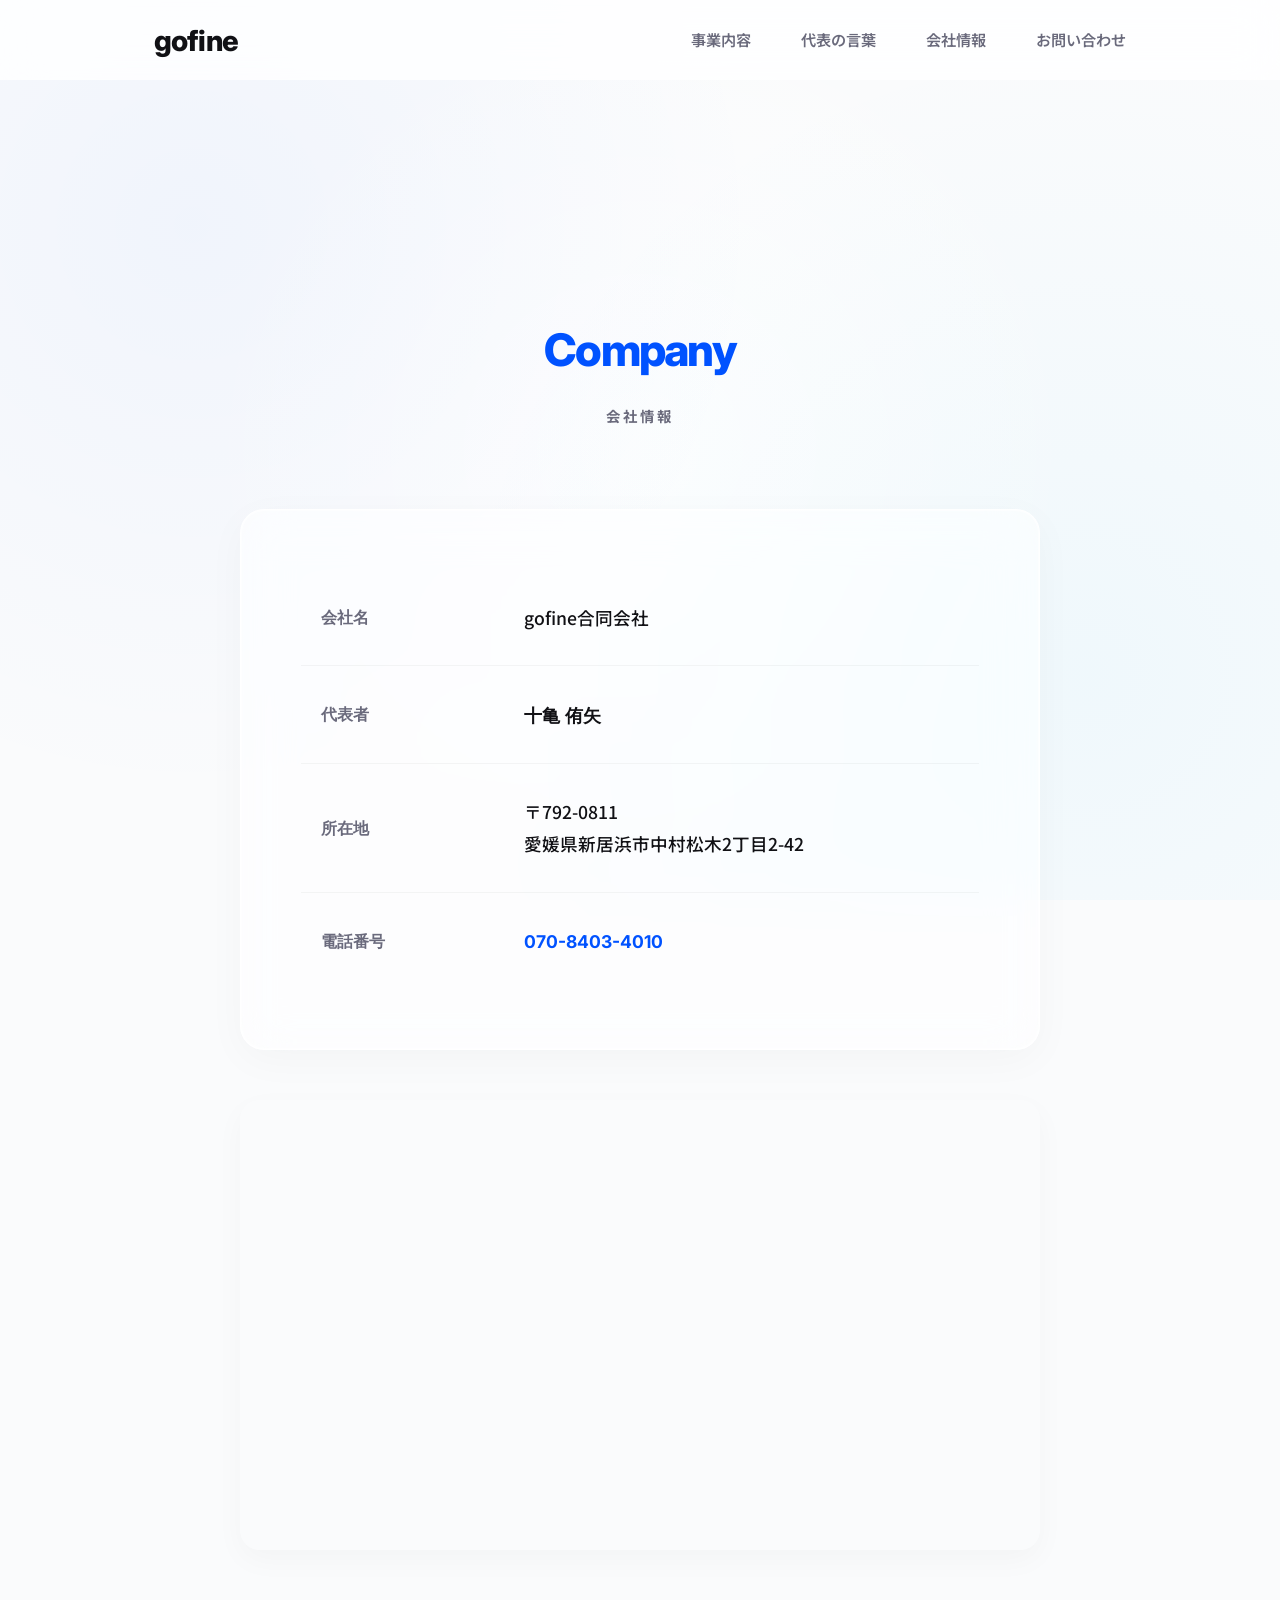
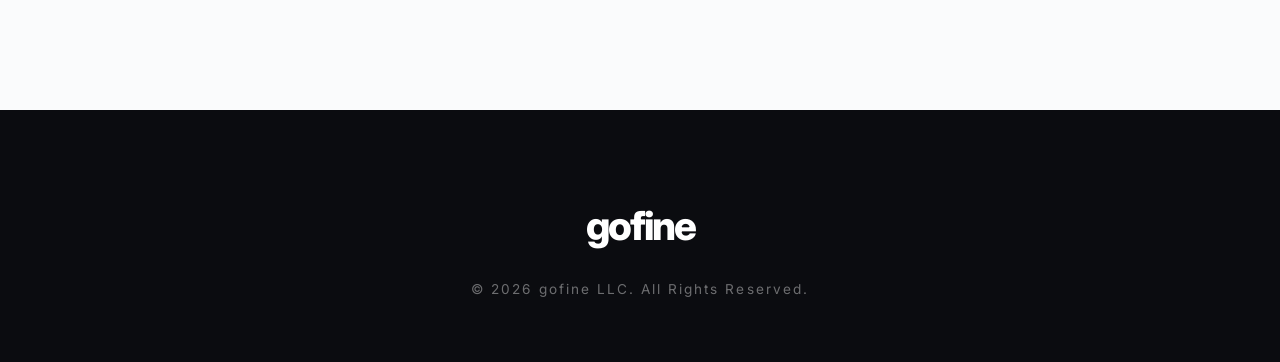
==== company.html @ 18a014a3 "Add files via upload" ====
<!DOCTYPE html>
<html lang="ja">
<head>
    <meta charset="UTF-8">
    <meta name="viewport" content="width=device-width, initial-scale=1.0">
    <title>会社情報 | gofine合同会社</title>
    <meta name="description" content="gofine合同会社の会社概要ページです。事業内容や、愛媛県新居浜市の所在地、運営体制などをご案内します。">
    <meta name="keywords" content="gofine, gofine合同会社, 会社概要, 会社情報, 愛媛県, 新居浜市">
    
    <!-- OGP (SNSシェアや検索エンジンでの表示を最適化) -->
    <meta property="og:site_name" content="gofine合同会社">
    <meta property="og:title" content="会社情報 | gofine合同会社">
    <meta property="og:description" content="gofine合同会社の会社概要ページです。事業内容や所在地についてご案内します。">
    <meta property="og:type" content="article">
    <meta property="og:url" content="https://sogamey7-max.github.io/gofine/company.html">
    <meta name="format-detection" content="telephone=no">
    <link href="https://fonts.googleapis.com/css2?family=Inter:wght@400;500;700;800&family=Noto+Sans+JP:wght@300;400;500;600;700&family=Shippori+Mincho:wght@400;700&display=swap" rel="stylesheet">
    <link rel="stylesheet" href="style.css">
</head>
<body>
    <div id="moving-bg"></div>

    <header class="header" id="header">
        <div class="header-inner">
            <h1 class="logo"><a href="index.html">gofine</a></h1>
            <nav class="nav">
                <ul class="nav-list">
                    <li><a href="index.html#business" class="nav-link">事業内容</a></li>
                    <li><a href="index.html#vision" class="nav-link">代表の言葉</a></li>
                    <li><a href="company.html" class="nav-link">会社情報</a></li>
                    <li><a href="index.html#contact" class="nav-link">お問い合わせ</a></li>
                </ul>
            </nav>
        </div>
    </header>

    <main style="padding-top: 150px;">
        <section class="section company">
            <div class="section-container">
                <div class="section-header reveal">
                    <h2 class="section-title">Company</h2>
                    <p class="section-subtitle">会社情報</p>
                </div>
                
                <div class="company-wrapper glass-panel reveal active">
                    <table class="company-table">
                        <tbody>
                            <tr>
                                <th>会社名</th>
                                <td>gofine合同会社</td>
                            </tr>
                            <tr>
                                <th>代表者</th>
                                <td>
                                    <!-- 検索エンジン(Google等)に名前のテキストを紐付けさせないためのCanvas画像化処理 -->
                                    <canvas id="rep-canvas" width="120" height="30" style="vertical-align: middle;"></canvas>
                                    <script>
                                        const canvas = document.getElementById('rep-canvas');
                                        const ctx = canvas.getContext('2d');
                                        // スマホなどの高解像度（Retina）ディスプレイでも文字がぼやけないようスケール調整
                                        const scale = window.devicePixelRatio || 1;
                                        canvas.width = 120 * scale;
                                        canvas.height = 30 * scale;
                                        canvas.style.width = "120px";
                                        canvas.style.height = "30px";
                                        ctx.scale(scale, scale);
                                        
                                        // テキストの描画設定 (周りのデザインと合わせたフォントスタイル)
                                        ctx.font = "600 17.6px 'Inter', 'Noto Sans JP', sans-serif";
                                        ctx.fillStyle = "#111115"; 
                                        ctx.textBaseline = "middle";
                                        ctx.fillText("十亀 侑矢", 0, 16);
                                    </script>
                                </td>
                            </tr>
                            <tr>
                                <th>所在地</th>
                                <td>
                                    〒792-0811<br>
                                    愛媛県新居浜市中村松木2丁目2-42
                                </td>
                            </tr>
                            <tr>
                                <th>電話番号</th>
                                <td><a href="tel:07084034010" class="tel-link">070-8403-4010</a></td>
                            </tr>
                        </tbody>
                    </table>
                </div>

                <div class="map-wrapper reveal delay-1" style="margin-top: 50px; border-radius: 20px; overflow: hidden; box-shadow: 0 10px 30px rgba(0,0,0,0.03); width: 100%; max-width: 800px; margin-left: auto; margin-right: auto; height: 450px;">
                    <iframe width="100%" height="100%" frameborder="0" scrolling="no" marginheight="0" marginwidth="0" src="https://maps.google.com/maps?q=愛媛県新居浜市中村松木2丁目2-42&amp;hl=ja&amp;z=15&amp;output=embed"></iframe>
                </div>
            </div>
        </section>
    </main>

    <footer class="footer">
        <div class="footer-inner">
            <div class="footer-logo">gofine</div>
            <p class="copyright">&copy; <span id="year"></span> gofine LLC. All Rights Reserved.</p>
        </div>
    </footer>
    <script src="main.js"></script>
</body>
</html>
---- style.css ----
/* =========================================
   Global Variables & Ultra-Premium Design Tokens
   ========================================= */
:root {
  /* Colors - Highly Refined */
  --c-bg: #fafbfc; 
  --c-text: #111115;
  --c-text-light: #6a6a7c;
  --c-primary: #0052ff; 
  --c-primary-light: #2bc1ff;
  --c-bg-light: #ffffff;
  --c-border: rgba(0, 0, 0, 0.04);

  /* Premium Gradients */
  --gradient-accent: linear-gradient(135deg, var(--c-primary) 0%, var(--c-primary-light) 100%);
  --gradient-dark: linear-gradient(135deg, #111115 0%, #3a3a4c 100%);

  /* Typography */
  --font-en: 'Inter', sans-serif;
  --font-sans: 'Noto Sans JP', sans-serif;
  --font-serif: 'Shippori Mincho', serif;
  
  /* Layout */
  --max-width: 1100px;
  --header-height: 80px;
  
  /* GSAP-level Smooth Transitions */
  --ease-out-expo: cubic-bezier(0.16, 1, 0.3, 1);
  --transition-fast: 0.3s var(--ease-out-expo);
  --transition-smooth: 0.6s var(--ease-out-expo);
  --transition-slow: 1.2s var(--ease-out-expo);
}

* { box-sizing: border-box; margin: 0; padding: 0; }
html { font-size: 16px; scroll-behavior: smooth; scroll-padding-top: var(--header-height); }
body { 
  font-family: var(--font-sans); 
  color: var(--c-text); 
  background-color: var(--c-bg); 
  line-height: 1.8; 
  -webkit-font-smoothing: antialiased; 
  -moz-osx-font-smoothing: grayscale; 
  overflow-x: hidden; 
}
a { color: inherit; text-decoration: none; transition: opacity var(--transition-fast); }
a:hover { opacity: 0.7; }
li { list-style: none; }
img { max-width: 100%; height: auto; display: block; object-fit: cover; }

/* Font Families for English Headings */
h1, h2, h3, h4, h5, h6, .hero-title, .section-title, .scroll-text, .card-title, .company-table th {
  font-family: var(--font-en);
}
.mincho { font-family: var(--font-serif); }

.gradient-text { 
  background: var(--gradient-accent); 
  -webkit-background-clip: text; 
  -webkit-text-fill-color: transparent; 
}

/* =========================================
   Dynamic Premium Background 
   ========================================= */
#moving-bg {
  position: fixed; top: 0; left: 0; width: 100%; height: 100%;
  background-color: var(--c-bg);
  background-image: 
    radial-gradient(circle at 15% 25%, rgba(0, 82, 255, 0.04) 0%, transparent 45%),
    radial-gradient(circle at 85% 75%, rgba(43, 193, 255, 0.05) 0%, transparent 50%),
    radial-gradient(circle at 50% 50%, rgba(255, 255, 255, 0.8) 0%, transparent 60%);
  z-index: -1; 
  animation: bgMove 20s infinite alternate cubic-bezier(0.4, 0.0, 0.2, 1);
}
@keyframes bgMove { 
  0% { transform: scale(1) translate(0, 0); } 
  100% { transform: scale(1.1) translate(-20px, 15px); } 
}

/* Sparkles (Bokeh Effect) Generated by JS */
.sparkle {
  position: absolute; bottom: -20px; 
  background: radial-gradient(circle, rgba(43,193,255,0.9) 0%, rgba(0,82,255,0.2) 60%, transparent 100%);
  border-radius: 50%;
  filter: blur(2px);
  opacity: 0; animation: floatUp linear infinite; pointer-events: none;
  mix-blend-mode: overlay;
}
@keyframes floatUp {
  0% { transform: translateY(0) scale(0.3); opacity: 0; }
  30% { opacity: 0.6; }
  70% { opacity: 0.6; }
  100% { transform: translateY(-120vh) scale(2); opacity: 0; }
}

/* =========================================
   Perfected Glassmorphism (Apple-tier) 
   ========================================= */
.glass-panel {
  background: rgba(255, 255, 255, 0.6);
  backdrop-filter: blur(24px) saturate(180%); 
  -webkit-backdrop-filter: blur(24px) saturate(180%);
  border: 1px solid rgba(255, 255, 255, 0.8);
  box-shadow: 
    0 10px 40px rgba(0, 0, 0, 0.03),
    inset 0 0 0 1px rgba(255, 255, 255, 0.5);
  border-radius: 24px;
}

/* =========================================
   Base Layout & Headers 
   ========================================= */
.section { padding: 160px 0; position: relative; }
@media (max-width: 768px) { .section { padding: 100px 0; } }
.section-container { max-width: var(--max-width); margin: 0 auto; padding: 0 5%; }

.section-header { margin-bottom: 80px; text-align: center; }
.section-title { 
  font-size: 2.8rem; font-weight: 800; letter-spacing: -0.04em; 
  margin-bottom: 12px; color: var(--c-primary); 
}
.section-subtitle { 
  font-size: 0.9rem; font-weight: 700; color: var(--c-text-light); 
  letter-spacing: 0.2em; text-transform: uppercase;
}

/* =========================================
   Header 
   ========================================= */
.header {
  position: fixed; top: 0; left: 0; width: 100%; height: var(--header-height); z-index: 1000;
  background: rgba(255, 255, 255, 0.7); 
  backdrop-filter: blur(20px) saturate(180%); 
  -webkit-backdrop-filter: blur(20px) saturate(180%);
  border-bottom: 1px solid transparent; 
  transition: box-shadow var(--transition-smooth), background-color var(--transition-smooth);
}
.header-inner { max-width: var(--max-width); margin: 0 auto; height: 100%; padding: 0 5%; display: flex; justify-content: space-between; align-items: center; }
.logo a { font-size: 1.8rem; font-weight: 800; letter-spacing: -0.03em; color: var(--c-text); }
.nav-list { display: flex; gap: 50px; }
@media (max-width: 768px) { 
  /* スマホ画面ではアプリのような画面下部固定のボトムタブバーにする */
  .nav-list { 
    display: flex; gap: 0; justify-content: space-around; position: fixed; bottom: 0; left: 0; width: 100%; 
    background: rgba(255, 255, 255, 0.95); backdrop-filter: blur(20px); -webkit-backdrop-filter: blur(20px);
    padding: 16px 5px calc(16px + env(safe-area-inset-bottom, 10px)); border-top: 1px solid rgba(0,0,0,0.05); 
    z-index: 9999; box-shadow: 0 -10px 40px rgba(0,0,0,0.04); margin: 0; 
  }
}
.nav-link { 
  font-size: 0.95rem; font-weight: 600; color: var(--c-text-light); 
  position: relative; transition: color var(--transition-fast);
}
.nav-link:hover { color: var(--c-text); }
@media (max-width: 768px) {
  .nav-link { font-size: 0.72rem; font-weight: 700; color: var(--c-text); letter-spacing: -0.02em; padding: 4px; white-space: nowrap; }
  .footer { padding-bottom: 120px; } /* ボトムタブバーでフッターが完全に隠れるのを防ぐ */
}

/* =========================================
   Hero Section 
   ========================================= */
.hero { height: 100vh; display: flex; align-items: center; justify-content: center; position: relative; }
.hero-content { text-align: center; padding: 0 5%; z-index: 1; }
.hero-title { 
  display: flex; flex-direction: column; 
  font-size: clamp(3.5rem, 8vw, 6rem); font-weight: 800; 
  line-height: 1.1; letter-spacing: -0.04em; margin-bottom: 24px; color: var(--c-text); 
}
.hero-subtitle { 
  font-size: 1.1rem; color: var(--c-text-light); font-weight: 600; letter-spacing: 0.3em; 
}
.scroll-indicator { position: absolute; bottom: 40px; left: 50%; transform: translateX(-50%); display: flex; flex-direction: column; align-items: center; gap: 16px; }
.scroll-text { font-size: 0.75rem; font-weight: 700; letter-spacing: 0.25em; color: var(--c-text-light); writing-mode: vertical-rl; }
.scroll-line { width: 1px; height: 70px; background: var(--c-border); position: relative; overflow: hidden; }
.scroll-line::after { 
  content: ''; position: absolute; top: 0; left: 0; width: 100%; height: 100%; 
  background: var(--gradient-accent); 
  animation: scrollLine 2s cubic-bezier(0.8, 0, 0.2, 1) infinite; 
}
@keyframes scrollLine { 0% { transform: translateY(-100%); } 100% { transform: translateY(100%); } }

/* =========================================
   Business Grid (Ultra Micro-Interactions) 
   ========================================= */
.business-grid { display: grid; grid-template-columns: repeat(2, 1fr); gap: 60px; }
@media (max-width: 768px) { .business-grid { grid-template-columns: 1fr; gap: 40px; } }

.business-card { 
  padding: 50px; 
  transition: all var(--transition-smooth);
}
.business-card:hover { 
  transform: translateY(-8px) scale(1.02); 
  box-shadow: 
    0 24px 60px rgba(0, 82, 255, 0.08),
    inset 0 0 0 1px rgba(255, 255, 255, 0.9);
  background: rgba(255, 255, 255, 0.85);
}

.card-image-wrapper { 
  width: 100%; height: 260px; border-radius: 16px; overflow: hidden; margin-bottom: 35px; 
}
.card-image { 
  width: 100%; height: 100%; object-fit: cover; 
  transition: transform var(--transition-slow); 
}
.business-card:hover .card-image { transform: scale(1.06); }

.card-title { 
  font-size: 1.8rem; font-weight: 800; margin-bottom: 20px; line-height: 1.4; color: var(--c-text); letter-spacing: -0.01em; 
}
.card-text { color: var(--c-text-light); line-height: 1.9; font-size: 1.05rem; }

/* =========================================
   Vision Quote & Text 
   ========================================= */
.vision-banner { border-radius: 24px; overflow: hidden; height: 500px; box-shadow: 0 20px 50px rgba(0,0,0,0.05); }
.banner-image { width: 100%; height: 100%; object-fit: cover; }
.vision-desc { font-size: 1.1rem; }

/* =========================================
   Contact Form (Apple-tier minimalism)
   ========================================= */
.contact-wrapper { max-width: 650px; margin: 0 auto; padding: 60px; }
@media (max-width: 768px) { .contact-wrapper { padding: 40px 25px; } }
.contact-form { display: flex; flex-direction: column; gap: 30px; }
.form-group { display: flex; flex-direction: column; gap: 12px; }
.form-group label { font-size: 0.95rem; color: var(--c-text); font-weight: 700; letter-spacing: 0.05em; }

.form-input, .form-textarea { 
  width: 100%; background: rgba(255,255,255,0.7); 
  border: 1px solid var(--c-border); border-radius: 16px; 
  padding: 18px 24px; font-size: 1.05rem; color: var(--c-text); 
  font-family: inherit; 
  transition: all var(--transition-fast); 
}
.form-input::placeholder, .form-textarea::placeholder { color: #aaa; transition: var(--transition-fast); }
.form-input:focus, .form-textarea:focus { 
  outline: none; background: #fff;
  border-color: var(--c-primary-light); 
  box-shadow: 0 0 0 4px rgba(43, 193, 255, 0.1); 
}
.form-input:focus::placeholder, .form-textarea:focus::placeholder { opacity: 0; transform: translateX(10px); }
.form-textarea { resize: vertical; min-height: 160px; }

.btn-submit { 
  background: var(--c-text); color: #fff; 
  border: none; border-radius: 100px; padding: 20px 40px; 
  font-size: 1.1rem; font-weight: 700; cursor: pointer; 
  transition: all var(--transition-smooth); 
  margin-top: 20px; font-family: var(--font-en); letter-spacing: 0.05em;
}
.btn-submit:hover { 
  transform: translateY(-4px); 
  box-shadow: 0 15px 30px rgba(0, 0, 0, 0.15); 
  background: var(--c-primary);
}

/* =========================================
   Company Page 
   ========================================= */
.company-wrapper { max-width: 800px; margin: 0 auto; padding: 60px; }
@media (max-width: 768px) { .company-wrapper { padding: 40px 25px; } }
.company-table { width: 100%; border-collapse: collapse; }
.company-table th, .company-table td { 
  padding: 32px 20px; border-bottom: 1px solid var(--c-border); text-align: left; line-height: 1.8; 
}
.company-table tr:last-child th, .company-table tr:last-child td { border-bottom: none; }
.company-table th { width: 30%; font-weight: 700; color: var(--c-text-light); }
.company-table td { font-weight: 500; color: var(--c-text); font-size: 1.1rem; }
.tel-link { font-weight: 700; font-family: var(--font-en); color: var(--c-primary); transition: opacity var(--transition-fast); }
.tel-link:hover { opacity: 0.6; }

/* =========================================
   Footer 
   ========================================= */
.footer { padding: 80px 0 60px; background: #0b0c10; color: #fff; text-align: center; }
.footer-logo { font-size: 2.5rem; font-family: var(--font-en); font-weight: 800; letter-spacing: -0.05em; color: #fff; margin-bottom: 15px; }
.copyright { font-size: 0.85rem; color: rgba(255,255,255,0.4); letter-spacing: 0.15em; font-family: var(--font-en); }

/* =========================================
   GSAP-Level Smooth Reveals 
   ========================================= */
.reveal { 
  opacity: 0; transform: translateY(40px); 
  transition: opacity 1.2s var(--ease-out-expo), transform 1.2s var(--ease-out-expo); 
}
.reveal.active { opacity: 1; transform: translateY(0); }
.delay-1 { transition-delay: 0.1s; }
.delay-2 { transition-delay: 0.2s; }
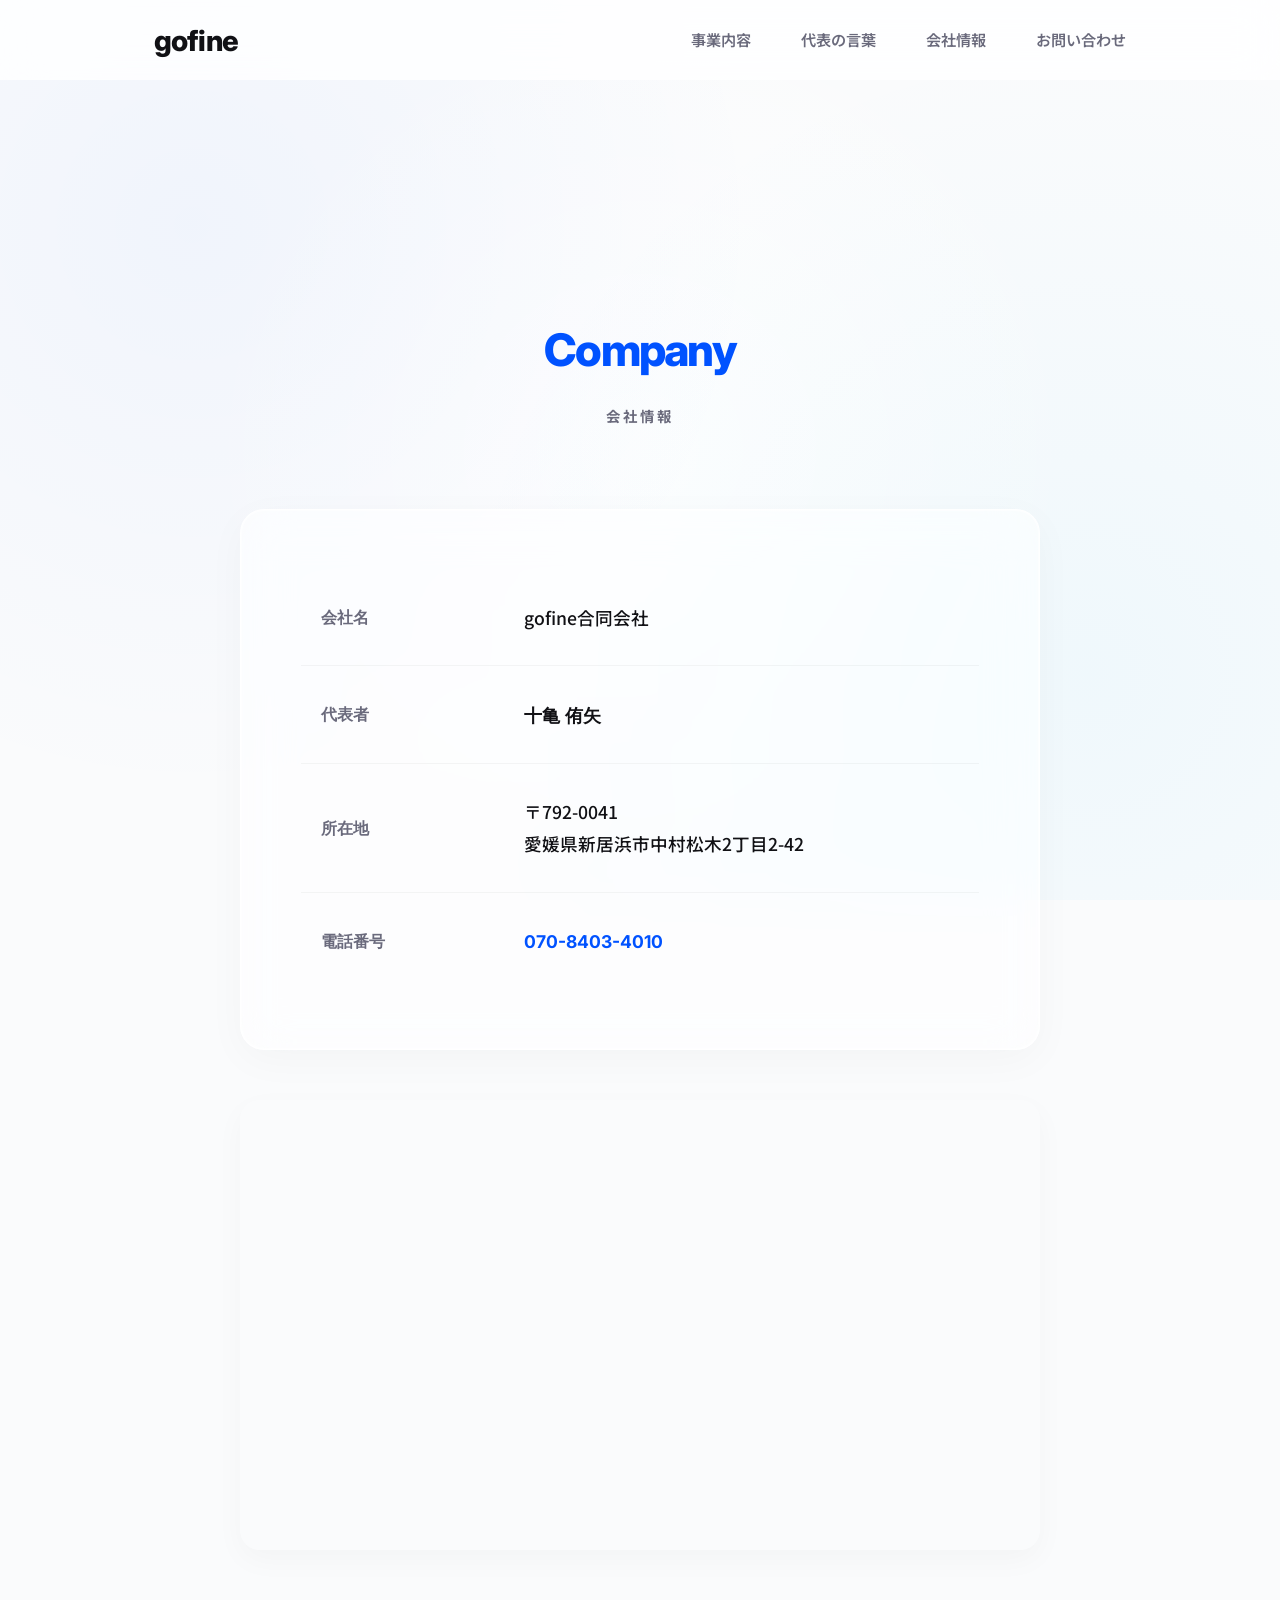
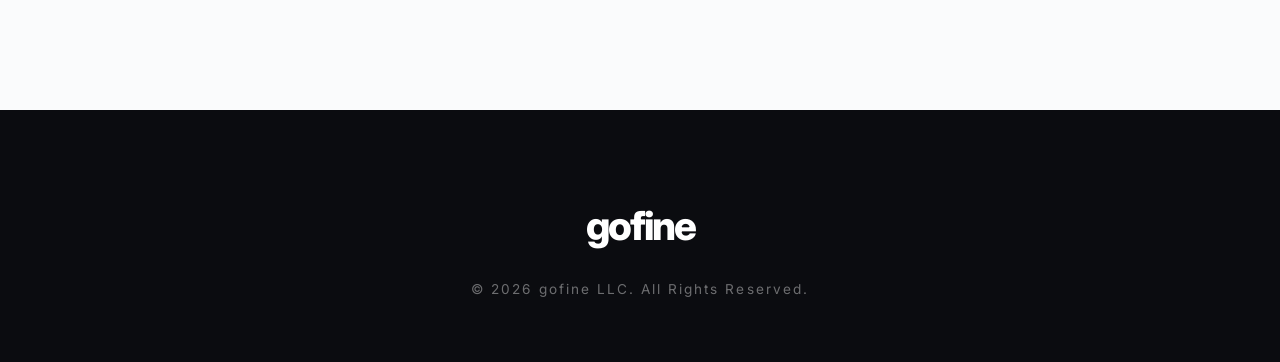
==== commit 0a980636: "Update company.html" ====
--- a/company.html
+++ b/company.html
@@ -76,7 +76,7 @@
                             <tr>
                                 <th>所在地</th>
                                 <td>
-                                    〒792-0811<br>
+                                    〒792-0041<br>
                                     愛媛県新居浜市中村松木2丁目2-42
                                 </td>
                             </tr>
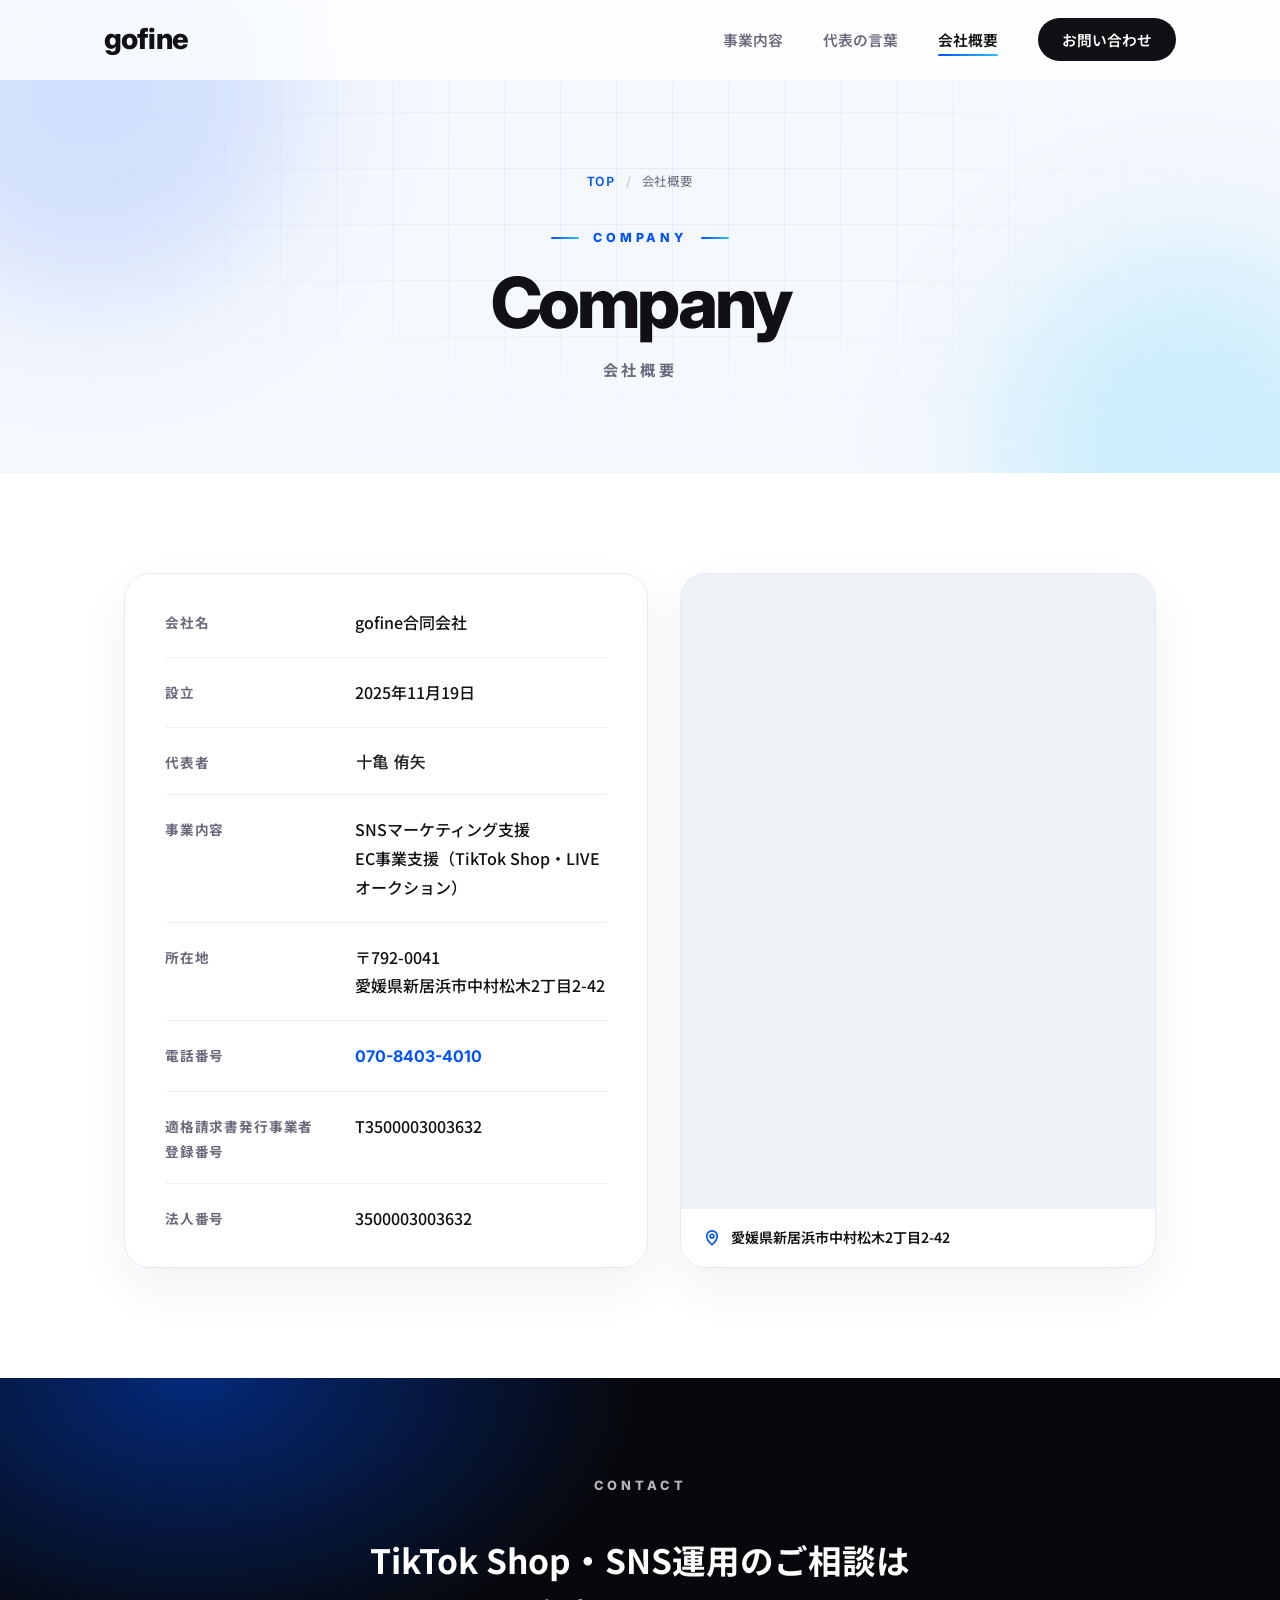
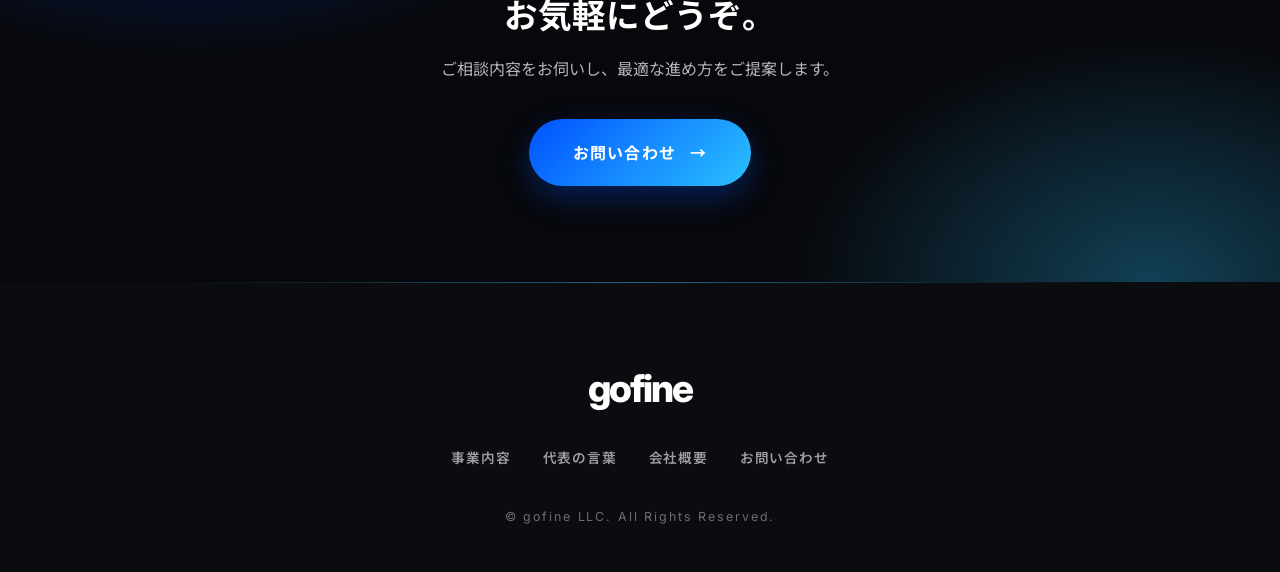
==== commit 5be88217: "Add files via upload" ====
--- a/company.html
+++ b/company.html
@@ -3,94 +3,149 @@
 <head>
     <meta charset="UTF-8">
     <meta name="viewport" content="width=device-width, initial-scale=1.0">
-    <title>会社情報 | gofine合同会社</title>
-    <meta name="description" content="gofine合同会社の会社概要ページです。事業内容や、愛媛県新居浜市の所在地、運営体制などをご案内します。">
-    <meta name="keywords" content="gofine, gofine合同会社, 会社概要, 会社情報, 愛媛県, 新居浜市">
-    
-    <!-- OGP (SNSシェアや検索エンジンでの表示を最適化) -->
+    <title>会社概要 | gofine合同会社</title>
+    <meta name="description" content="gofine合同会社の会社概要です。設立日、所在地（愛媛県新居浜市）、電話番号、法人番号、適格請求書発行事業者登録番号などをご案内します。">
+    <link rel="canonical" href="https://goesfine.com/company.html">
     <meta property="og:site_name" content="gofine合同会社">
-    <meta property="og:title" content="会社情報 | gofine合同会社">
-    <meta property="og:description" content="gofine合同会社の会社概要ページです。事業内容や所在地についてご案内します。">
+    <meta property="og:title" content="会社概要 | gofine合同会社">
+    <meta property="og:description" content="gofine合同会社の会社概要です。設立日・所在地などをご案内します。">
     <meta property="og:type" content="article">
-    <meta property="og:url" content="https://sogamey7-max.github.io/gofine/company.html">
+    <meta property="og:url" content="https://goesfine.com/company.html">
     <meta name="format-detection" content="telephone=no">
-    <link href="https://fonts.googleapis.com/css2?family=Inter:wght@400;500;700;800&family=Noto+Sans+JP:wght@300;400;500;600;700&family=Shippori+Mincho:wght@400;700&display=swap" rel="stylesheet">
+    <link rel="icon" type="image/png" href="favicon.png">
+    <link rel="apple-touch-icon" href="favicon.png">
+    <link rel="preconnect" href="https://fonts.googleapis.com">
+    <link rel="preconnect" href="https://fonts.gstatic.com" crossorigin>
+    <link href="https://fonts.googleapis.com/css2?family=Inter:wght@400;500;700;800;900&family=Noto+Sans+JP:wght@300;400;500;600;700&family=Shippori+Mincho:wght@400;700&display=swap" rel="stylesheet">
     <link rel="stylesheet" href="style.css">
+    <style>
+      .container { max-width: 1160px; margin: 0 auto; padding: 0 5%; }
+
+      /* ---- Page hero ---- */
+      .page-hero { position: relative; overflow: hidden; isolation: isolate; padding: calc(var(--header-height) + 90px) 0 90px; background: #f5f8fd; text-align: center; }
+      .page-hero::before { content: ""; position: absolute; inset: 0; z-index: -1; background-image: linear-gradient(rgba(0,82,255,.07) 1px, transparent 1px), linear-gradient(90deg, rgba(0,82,255,.07) 1px, transparent 1px); background-size: 56px 56px; -webkit-mask-image: radial-gradient(60% 80% at 50% 40%, #000, transparent 80%); mask-image: radial-gradient(60% 80% at 50% 40%, #000, transparent 80%); animation: gridDrift 24s linear infinite; }
+      @keyframes gridDrift { to { background-position: 56px 56px, 56px 56px; } }
+      .ph-orb { position: absolute; border-radius: 50%; filter: blur(70px); z-index: -1; pointer-events: none; }
+      .ph-orb.o1 { width: 420px; height: 420px; left: -120px; top: -120px; background: rgba(0,82,255,.14); animation: orb 16s ease-in-out infinite alternate; }
+      .ph-orb.o2 { width: 380px; height: 380px; right: -100px; bottom: -160px; background: rgba(43,193,255,.2); animation: orb 20s ease-in-out infinite alternate-reverse; }
+      @keyframes orb { to { transform: translate(100px, 60px) scale(1.12); } }
+      .crumb { font-size: .78rem; color: var(--c-text-light); letter-spacing: .08em; margin-bottom: 26px; }
+      .crumb a { color: var(--c-primary); font-weight: 600; }
+      .crumb span { margin: 0 10px; opacity: .5; }
+      .ph-label { display: inline-flex; align-items: center; gap: 14px; font-family: var(--font-en); font-size: .78rem; font-weight: 800; letter-spacing: .3em; color: var(--c-primary); margin-bottom: 16px; }
+      .ph-label::before, .ph-label::after { content: ""; width: 28px; height: 2px; background: var(--gradient-accent); border-radius: 2px; }
+      .ph-title { font-family: var(--font-en); font-size: clamp(2.6rem, 6vw, 4.4rem); font-weight: 800; letter-spacing: -.045em; line-height: 1.05; overflow: hidden; padding-bottom: .06em; }
+      .ph-title > span { display: inline-block; transform: translateY(105%); animation: up 1.1s .1s var(--ease-out-expo) forwards; }
+      .ph-ja { font-size: .95rem; font-weight: 700; letter-spacing: .24em; color: var(--c-text-light); margin-top: 12px; opacity: 0; animation: fade .9s .4s var(--ease-out-expo) forwards; }
+      @keyframes up { to { transform: none; } }
+      @keyframes fade { from { opacity: 0; transform: translateY(10px); } to { opacity: 1; transform: none; } }
+
+      /* ---- Profile ---- */
+      .profile { background: #fff; padding: 100px 0 110px; }
+      .pf-grid { display: grid; grid-template-columns: 1.1fr 1fr; gap: 32px; align-items: stretch; }
+      .pf-card { background: #fff; border: 1px solid #e6ebf3; border-radius: 26px; box-shadow: 0 20px 50px rgba(11, 26, 64, .06); padding: 14px 40px; }
+      .pf-list { margin: 0; }
+      .pf-row { display: grid; grid-template-columns: 170px 1fr; gap: 20px; padding: 20px 0; border-bottom: 1px solid #eef1f6; position: relative; }
+      .pf-row:last-child { border-bottom: 0; }
+      .pf-row::after { content: ""; position: absolute; left: 0; bottom: -1px; height: 1px; width: 0; background: var(--gradient-accent); transition: width .8s var(--ease-out-expo); }
+      .pf-row:hover::after { width: 100%; }
+      .pf-row dt { font-size: .85rem; font-weight: 700; color: var(--c-text-light); letter-spacing: .06em; padding-top: 2px; }
+      .pf-row dd { margin: 0; font-size: 1rem; font-weight: 500; color: var(--c-text); line-height: 1.8; }
+      .pf-row dd .nw { white-space: nowrap; }
+      .pf-row dd .mono { font-family: var(--font-en); font-weight: 600; letter-spacing: .04em; }
+      .pf-map { border-radius: 26px; overflow: hidden; border: 1px solid #e6ebf3; box-shadow: 0 20px 50px rgba(11, 26, 64, .06); min-height: 420px; background: #eef1f6; display: flex; flex-direction: column; }
+      .pf-map iframe { flex: 1; width: 100%; min-height: 360px; border: 0; display: block; }
+      .pf-map-cap { display: flex; align-items: center; gap: 10px; padding: 16px 22px; background: #fff; font-size: .88rem; font-weight: 600; }
+      .pf-map-cap svg { color: var(--c-primary); flex: none; }
+
+      /* ---- CTA band ---- */
+      .cta { position: relative; overflow: hidden; isolation: isolate; background: #07080c; color: #fff; padding: 96px 0; text-align: center; }
+      .cta::before { content: ""; position: absolute; inset: 0; z-index: -1; background: radial-gradient(50% 80% at 15% 0%, rgba(0,82,255,.45), transparent 70%), radial-gradient(40% 70% at 90% 100%, rgba(43,193,255,.3), transparent 70%); }
+      .cta-en { font-family: var(--font-en); font-weight: 800; font-size: .8rem; letter-spacing: .3em; color: #2bc1ff; margin-bottom: 16px; }
+      .cta h2 { font-family: var(--font-sans); font-size: clamp(1.5rem, 3vw, 2.1rem); font-weight: 700; line-height: 1.6; margin-bottom: 14px; }
+      .cta p { color: rgba(255,255,255,.7); margin-bottom: 36px; }
+      .btn-primary { display: inline-flex; align-items: center; gap: 14px; padding: 19px 44px; border-radius: 100px; background: var(--gradient-accent); color: #fff; font-weight: 700; letter-spacing: .08em; box-shadow: 0 12px 30px rgba(0, 82, 255, .3); transition: transform var(--transition-fast), box-shadow var(--transition-fast); }
+      .btn-primary:hover { opacity: 1; transform: translateY(-2px); box-shadow: 0 16px 36px rgba(0, 82, 255, .4); }
+
+      @media (max-width: 1024px) { .pf-grid { grid-template-columns: 1fr; } .pf-map { min-height: 340px; } }
+      @media (max-width: 768px) {
+        .page-hero { padding: calc(var(--header-height) + 56px) 0 60px; }
+        .profile { padding: 64px 0 72px; }
+        .pf-card { padding: 6px 22px; border-radius: 20px; }
+        .pf-row { grid-template-columns: 1fr; gap: 2px; padding: 16px 0; }
+        .pf-row dt { font-size: .78rem; }
+        .pf-row dt br { display: none; }
+        .pf-map { border-radius: 20px; }
+        .cta { padding: 72px 0; }
+      }
+      @media (prefers-reduced-motion: reduce) { .ph-title > span { transform: none; animation: none; } .ph-ja { opacity: 1; animation: none; } }
+    </style>
 </head>
 <body>
     <div id="moving-bg"></div>
 
     <header class="header" id="header">
         <div class="header-inner">
-            <h1 class="logo"><a href="index.html">gofine</a></h1>
-            <nav class="nav">
-                <ul class="nav-list">
-                    <li><a href="index.html#business" class="nav-link">事業内容</a></li>
-                    <li><a href="index.html#vision" class="nav-link">代表の言葉</a></li>
-                    <li><a href="company.html" class="nav-link">会社情報</a></li>
-                    <li><a href="index.html#contact" class="nav-link">お問い合わせ</a></li>
+            <div class="logo"><a href="index.html">gofine</a></div>
+            <button class="menu-btn" id="menu-btn" type="button" aria-label="メニューを開く" aria-expanded="false" aria-controls="gnav"><span></span><span></span><span></span></button>
+            <nav class="gnav" id="gnav" aria-label="メインメニュー">
+                <ul class="gnav-list">
+                    <li><a href="service.html" class="nav-link">事業内容</a></li>
+                    <li><a href="message.html" class="nav-link">代表の言葉</a></li>
+                    <li><a href="company.html" class="nav-link" aria-current="page">会社概要</a></li>
+                    <li><a href="index.html#contact" class="nav-link is-cta">お問い合わせ</a></li>
                 </ul>
             </nav>
         </div>
     </header>
 
-    <main style="padding-top: 150px;">
-        <section class="section company">
-            <div class="section-container">
-                <div class="section-header reveal">
-                    <h2 class="section-title">Company</h2>
-                    <p class="section-subtitle">会社情報</p>
+    <main>
+        <section class="page-hero">
+            <div class="ph-orb o1" aria-hidden="true"></div>
+            <div class="ph-orb o2" aria-hidden="true"></div>
+            <div class="container">
+                <p class="crumb"><a href="index.html">TOP</a><span>/</span>会社概要</p>
+                <p class="ph-label">COMPANY</p>
+                <h1 class="ph-title"><span>Company</span></h1>
+                <p class="ph-ja">会社概要</p>
+            </div>
+        </section>
+
+        <section class="profile">
+            <div class="container">
+                <div class="pf-grid">
+                    <div class="pf-card reveal">
+                        <dl class="pf-list">
+                            <div class="pf-row"><dt>会社名</dt><dd>gofine合同会社</dd></div>
+                            <div class="pf-row"><dt>設立</dt><dd>2025年11月19日</dd></div>
+                            <div class="pf-row">
+                                <dt>代表者</dt>
+                                <dd>
+                                    <!-- 代表者名は画像で表示（ページ内・ソースコードに名前の文字を含めないため。画像は robots.txt で検索エンジンの読み取りを禁止） -->
+                                    <img src="rep.png" alt="代表者" width="108" height="36" style="display:block;height:24px;width:auto;margin-top:2px" loading="lazy" decoding="async">
+                                </dd>
+                            </div>
+                            <div class="pf-row"><dt>事業内容</dt><dd>SNSマーケティング支援<br>EC事業支援（TikTok Shop・LIVEオークション）</dd></div>
+                            <div class="pf-row"><dt>所在地</dt><dd>〒792-0041<br>愛媛県新居浜市<span class="nw">中村松木2丁目2-42</span></dd></div>
+                            <div class="pf-row"><dt>電話番号</dt><dd><a href="tel:07084034010" class="tel-link">070-8403-4010</a></dd></div>
+                            <div class="pf-row"><dt>適格請求書発行事業者<br>登録番号</dt><dd class="mono">T3500003003632</dd></div>
+                            <div class="pf-row"><dt>法人番号</dt><dd class="mono">3500003003632</dd></div>
+                        </dl>
+                    </div>
+                    <div class="pf-map reveal delay-1">
+                        <iframe title="gofine合同会社 所在地の地図" loading="lazy" referrerpolicy="no-referrer-when-downgrade" src="https://maps.google.com/maps?q=愛媛県新居浜市中村松木2丁目2-42&amp;hl=ja&amp;z=15&amp;output=embed"></iframe>
+                        <div class="pf-map-cap"><svg width="18" height="18" viewBox="0 0 24 24" fill="none" stroke="currentColor" stroke-width="2.2" stroke-linecap="round" stroke-linejoin="round"><path d="M12 21s-7-6.2-7-11.5a7 7 0 0 1 14 0C19 14.8 12 21 12 21z"/><circle cx="12" cy="9.5" r="2.5"/></svg>愛媛県新居浜市中村松木2丁目2-42</div>
+                    </div>
                 </div>
-                
-                <div class="company-wrapper glass-panel reveal active">
-                    <table class="company-table">
-                        <tbody>
-                            <tr>
-                                <th>会社名</th>
-                                <td>gofine合同会社</td>
-                            </tr>
-                            <tr>
-                                <th>代表者</th>
-                                <td>
-                                    <!-- 検索エンジン(Google等)に名前のテキストを紐付けさせないためのCanvas画像化処理 -->
-                                    <canvas id="rep-canvas" width="120" height="30" style="vertical-align: middle;"></canvas>
-                                    <script>
-                                        const canvas = document.getElementById('rep-canvas');
-                                        const ctx = canvas.getContext('2d');
-                                        // スマホなどの高解像度（Retina）ディスプレイでも文字がぼやけないようスケール調整
-                                        const scale = window.devicePixelRatio || 1;
-                                        canvas.width = 120 * scale;
-                                        canvas.height = 30 * scale;
-                                        canvas.style.width = "120px";
-                                        canvas.style.height = "30px";
-                                        ctx.scale(scale, scale);
-                                        
-                                        // テキストの描画設定 (周りのデザインと合わせたフォントスタイル)
-                                        ctx.font = "600 17.6px 'Inter', 'Noto Sans JP', sans-serif";
-                                        ctx.fillStyle = "#111115"; 
-                                        ctx.textBaseline = "middle";
-                                        ctx.fillText("十亀 侑矢", 0, 16);
-                                    </script>
-                                </td>
-                            </tr>
-                            <tr>
-                                <th>所在地</th>
-                                <td>
-                                    〒792-0041<br>
-                                    愛媛県新居浜市中村松木2丁目2-42
-                                </td>
-                            </tr>
-                            <tr>
-                                <th>電話番号</th>
-                                <td><a href="tel:07084034010" class="tel-link">070-8403-4010</a></td>
-                            </tr>
-                        </tbody>
-                    </table>
-                </div>
+            </div>
+        </section>
 
-                <div class="map-wrapper reveal delay-1" style="margin-top: 50px; border-radius: 20px; overflow: hidden; box-shadow: 0 10px 30px rgba(0,0,0,0.03); width: 100%; max-width: 800px; margin-left: auto; margin-right: auto; height: 450px;">
-                    <iframe width="100%" height="100%" frameborder="0" scrolling="no" marginheight="0" marginwidth="0" src="https://maps.google.com/maps?q=愛媛県新居浜市中村松木2丁目2-42&amp;hl=ja&amp;z=15&amp;output=embed"></iframe>
-                </div>
+        <section class="cta">
+            <div class="container reveal">
+                <p class="cta-en">CONTACT</p>
+                <h2>TikTok Shop・SNS運用のご相談は<br>お気軽にどうぞ。</h2>
+                <p>ご相談内容をお伺いし、最適な進め方をご提案します。</p>
+                <a href="index.html#contact" class="btn-primary">お問い合わせ<span aria-hidden="true">→</span></a>
             </div>
         </section>
     </main>
@@ -98,7 +153,10 @@
     <footer class="footer">
         <div class="footer-inner">
             <div class="footer-logo">gofine</div>
-            <p class="copyright">&copy; <span id="year"></span> gofine LLC. All Rights Reserved.</p>
+            <nav class="footer-nav" aria-label="フッターメニュー">
+                <a href="service.html">事業内容</a><a href="message.html">代表の言葉</a><a href="company.html">会社概要</a><a href="index.html#contact">お問い合わせ</a>
+            </nav>
+            <p class="copyright">&copy; gofine LLC. All Rights Reserved.</p>
         </div>
     </footer>
     <script src="main.js"></script>
--- a/style.css
+++ b/style.css
@@ -125,36 +125,53 @@
 }
 
 /* =========================================
-   Header 
+   Header (shared: index / company / message)
    ========================================= */
 .header {
   position: fixed; top: 0; left: 0; width: 100%; height: var(--header-height); z-index: 1000;
-  background: rgba(255, 255, 255, 0.7); 
-  backdrop-filter: blur(20px) saturate(180%); 
+  background: rgba(255, 255, 255, 0.7);
+  backdrop-filter: blur(20px) saturate(180%);
   -webkit-backdrop-filter: blur(20px) saturate(180%);
-  border-bottom: 1px solid transparent; 
+  border-bottom: 1px solid transparent;
   transition: box-shadow var(--transition-smooth), background-color var(--transition-smooth);
 }
-.header-inner { max-width: var(--max-width); margin: 0 auto; height: 100%; padding: 0 5%; display: flex; justify-content: space-between; align-items: center; }
-.logo a { font-size: 1.8rem; font-weight: 800; letter-spacing: -0.03em; color: var(--c-text); }
-.nav-list { display: flex; gap: 50px; }
-@media (max-width: 768px) { 
-  /* スマホ画面ではアプリのような画面下部固定のボトムタブバーにする */
-  .nav-list { 
-    display: flex; gap: 0; justify-content: space-around; position: fixed; bottom: 0; left: 0; width: 100%; 
-    background: rgba(255, 255, 255, 0.95); backdrop-filter: blur(20px); -webkit-backdrop-filter: blur(20px);
-    padding: 16px 5px calc(16px + env(safe-area-inset-bottom, 10px)); border-top: 1px solid rgba(0,0,0,0.05); 
-    z-index: 9999; box-shadow: 0 -10px 40px rgba(0,0,0,0.04); margin: 0; 
-  }
-}
-.nav-link { 
-  font-size: 0.95rem; font-weight: 600; color: var(--c-text-light); 
-  position: relative; transition: color var(--transition-fast);
-}
-.nav-link:hover { color: var(--c-text); }
+.header-inner { max-width: 1200px; margin: 0 auto; height: 100%; padding: 0 5%; display: flex; justify-content: space-between; align-items: center; }
+.logo { margin: 0; line-height: 1; }
+.logo a { font-family: var(--font-en); font-size: 1.8rem; font-weight: 800; letter-spacing: -0.03em; color: var(--c-text); }
+.gnav-list { display: flex; gap: 40px; align-items: center; }
+.nav-link { font-size: 0.92rem; font-weight: 600; color: var(--c-text-light); position: relative; padding: 6px 0; transition: color var(--transition-fast); }
+.nav-link::after { content: ""; position: absolute; left: 0; right: 0; bottom: 0; height: 2px; border-radius: 2px; background: var(--gradient-accent); transform: scaleX(0); transform-origin: right; transition: transform .45s var(--ease-out-expo); }
+.nav-link:hover { color: var(--c-text); opacity: 1; }
+.nav-link:hover::after, .nav-link[aria-current="page"]::after { transform: scaleX(1); transform-origin: left; }
+.nav-link[aria-current="page"] { color: var(--c-text); }
+.nav-link.is-cta { color: #fff; background: var(--c-text); padding: 11px 24px; border-radius: 100px; overflow: hidden; isolation: isolate; }
+.nav-link.is-cta::after { inset: 0; height: auto; border-radius: inherit; z-index: -1; }
+.nav-link.is-cta:hover { color: #fff; }
+.menu-btn { display: none; }
+
+/* Scroll progress bar */
+.scroll-progress { position: fixed; top: 0; left: 0; width: 100%; height: 3px; z-index: 1100; background: var(--gradient-accent); transform-origin: 0 50%; transform: scaleX(0); pointer-events: none; }
+
 @media (max-width: 768px) {
-  .nav-link { font-size: 0.72rem; font-weight: 700; color: var(--c-text); letter-spacing: -0.02em; padding: 4px; white-space: nowrap; }
-  .footer { padding-bottom: 120px; } /* ボトムタブバーでフッターが完全に隠れるのを防ぐ */
+  :root { --header-height: 64px; }
+  .logo a { font-size: 1.55rem; }
+  .menu-btn { display: grid; grid-template-rows: repeat(3, 8px); align-content: center; justify-items: center; width: 44px; height: 44px; margin-right: -8px; border: 0; background: transparent; cursor: pointer; position: relative; z-index: 1002; }
+  .menu-btn span { display: block; width: 22px; height: 2px; background: var(--c-text); border-radius: 2px; transition: transform .35s var(--ease-out-expo), opacity .2s; }
+  .menu-open .menu-btn span:nth-child(1) { transform: translateY(8px) rotate(45deg); }
+  .menu-open .menu-btn span:nth-child(2) { opacity: 0; }
+  .menu-open .menu-btn span:nth-child(3) { transform: translateY(-8px) rotate(-45deg); }
+  /* header has backdrop-filter, so fixed children are positioned against it: give explicit viewport height */
+  .gnav { position: fixed; top: 0; left: 0; right: 0; height: 100vh; height: 100dvh; z-index: 1001; background: rgba(250, 251, 252, .97); backdrop-filter: blur(20px); -webkit-backdrop-filter: blur(20px); display: flex; align-items: center; justify-content: center; opacity: 0; visibility: hidden; transition: opacity .35s var(--ease-out-expo), visibility .35s; }
+  .menu-open .gnav { opacity: 1; visibility: visible; }
+  .gnav-list { flex-direction: column; gap: 26px; }
+  .gnav-list li { opacity: 0; transform: translateY(14px); transition: opacity .5s var(--ease-out-expo), transform .5s var(--ease-out-expo); }
+  .menu-open .gnav-list li { opacity: 1; transform: none; }
+  .menu-open .gnav-list li:nth-child(2) { transition-delay: .05s; }
+  .menu-open .gnav-list li:nth-child(3) { transition-delay: .1s; }
+  .menu-open .gnav-list li:nth-child(4) { transition-delay: .15s; }
+  .gnav-list .nav-link { font-size: 1.15rem; font-weight: 700; color: var(--c-text); letter-spacing: .08em; }
+  .gnav-list .nav-link.is-cta { color: #fff; padding: 14px 44px; margin-top: 8px; }
+  html.menu-open { overflow: hidden; }
 }
 
 /* =========================================
@@ -273,11 +290,16 @@
 .tel-link:hover { opacity: 0.6; }
 
 /* =========================================
-   Footer 
-   ========================================= */
-.footer { padding: 80px 0 60px; background: #0b0c10; color: #fff; text-align: center; }
-.footer-logo { font-size: 2.5rem; font-family: var(--font-en); font-weight: 800; letter-spacing: -0.05em; color: #fff; margin-bottom: 15px; }
-.copyright { font-size: 0.85rem; color: rgba(255,255,255,0.4); letter-spacing: 0.15em; font-family: var(--font-en); }
+   Footer (shared)
+   ========================================= */
+.footer { padding: 72px 0 44px; background: #0b0c10; color: #fff; text-align: center; position: relative; overflow: hidden; }
+.footer::before { content: ""; position: absolute; left: 50%; top: 0; width: min(900px, 90%); height: 1px; transform: translateX(-50%); background: linear-gradient(90deg, transparent, rgba(43,193,255,.5), transparent); }
+.footer-logo { font-size: 2.4rem; font-family: var(--font-en); font-weight: 800; letter-spacing: -0.05em; color: #fff; margin-bottom: 22px; }
+.footer-nav { display: flex; justify-content: center; flex-wrap: wrap; gap: 10px 32px; margin-bottom: 36px; }
+.footer-nav a { font-size: .85rem; font-weight: 600; color: rgba(255,255,255,.6); letter-spacing: .06em; }
+.footer-nav a:hover { color: #fff; opacity: 1; }
+.copyright { font-size: 0.78rem; color: rgba(255,255,255,0.4); letter-spacing: 0.15em; font-family: var(--font-en); }
+@media (max-width: 768px) { .footer { padding: 56px 0 36px; } .footer-logo { font-size: 2rem; } .footer-nav { gap: 10px 22px; } }
 
 /* =========================================
    GSAP-Level Smooth Reveals 
@@ -289,3 +311,64 @@
 .reveal.active { opacity: 1; transform: translateY(0); }
 .delay-1 { transition-delay: 0.1s; }
 .delay-2 { transition-delay: 0.2s; }
+
+@media (prefers-reduced-motion: reduce) {
+  html { scroll-behavior: auto; }
+  .reveal { opacity: 1; transform: none; transition: none; }
+  #moving-bg { animation: none; }
+  .sparkle { display: none; }
+}
+
+/* =========================================
+   Sub pages (service / company / message) shared
+   ========================================= */
+.container { max-width: 1160px; margin: 0 auto; padding: 0 5%; }
+.page-hero { position: relative; overflow: hidden; isolation: isolate; padding: calc(var(--header-height) + 90px) 0 90px; background: #f5f8fd; text-align: center; }
+.page-hero::before { content: ""; position: absolute; inset: 0; z-index: -1; background-image: linear-gradient(rgba(0,82,255,.07) 1px, transparent 1px), linear-gradient(90deg, rgba(0,82,255,.07) 1px, transparent 1px); background-size: 56px 56px; -webkit-mask-image: radial-gradient(60% 80% at 50% 40%, #000, transparent 80%); mask-image: radial-gradient(60% 80% at 50% 40%, #000, transparent 80%); animation: phGrid 24s linear infinite; }
+@keyframes phGrid { to { background-position: 56px 56px, 56px 56px; } }
+.page-hero .net-canvas { position: absolute; inset: 0; width: 100%; height: 100%; z-index: -1; }
+.ph-orb { position: absolute; border-radius: 50%; filter: blur(70px); z-index: -1; pointer-events: none; }
+.ph-orb.o1 { width: 420px; height: 420px; left: -120px; top: -120px; background: rgba(0,82,255,.14); animation: phOrb 16s ease-in-out infinite alternate; }
+.ph-orb.o2 { width: 380px; height: 380px; right: -100px; bottom: -160px; background: rgba(43,193,255,.2); animation: phOrb 20s ease-in-out infinite alternate-reverse; }
+@keyframes phOrb { to { transform: translate(100px, 60px) scale(1.12); } }
+.crumb { font-size: .78rem; color: var(--c-text-light); letter-spacing: .08em; margin-bottom: 26px; }
+.crumb a { color: var(--c-primary); font-weight: 600; }
+.crumb span { margin: 0 10px; opacity: .5; }
+.ph-label { display: inline-flex; align-items: center; gap: 14px; font-family: var(--font-en); font-size: .78rem; font-weight: 800; letter-spacing: .3em; color: var(--c-primary); margin-bottom: 16px; }
+.ph-label::before, .ph-label::after { content: ""; width: 28px; height: 2px; background: var(--gradient-accent); border-radius: 2px; }
+.ph-title { font-family: var(--font-en); font-size: clamp(2.6rem, 6vw, 4.4rem); font-weight: 800; letter-spacing: -.045em; line-height: 1.05; overflow: hidden; padding-bottom: .06em; }
+.ph-title > span { display: inline-block; transform: translateY(105%); animation: phUp 1.1s .1s var(--ease-out-expo) forwards; }
+.ph-ja { font-size: .95rem; font-weight: 700; letter-spacing: .24em; color: var(--c-text-light); margin-top: 12px; opacity: 0; animation: phFade .9s .4s var(--ease-out-expo) forwards; }
+.ph-lead { max-width: 640px; margin: 28px auto 0; color: var(--c-text-light); line-height: 2; opacity: 0; animation: phFade .9s .55s var(--ease-out-expo) forwards; }
+@keyframes phUp { to { transform: none; } }
+@keyframes phFade { from { opacity: 0; transform: translateY(10px); } to { opacity: 1; transform: none; } }
+
+.btn-primary { position: relative; overflow: hidden; display: inline-flex; align-items: center; gap: 14px; padding: 19px 44px; border-radius: 100px; background: var(--gradient-accent); color: #fff; font-weight: 700; letter-spacing: .08em; box-shadow: 0 12px 30px rgba(0, 82, 255, .28); transition: transform var(--transition-fast), box-shadow var(--transition-fast); }
+.btn-primary:hover { opacity: 1; transform: translateY(-2px); box-shadow: 0 16px 36px rgba(0, 82, 255, .38); }
+.btn-primary .arw { transition: transform var(--transition-fast); }
+.btn-primary:hover .arw { transform: translateX(5px); }
+
+.cta { position: relative; overflow: hidden; isolation: isolate; background: #07080c; color: #fff; padding: 96px 0; text-align: center; }
+.cta::before { content: ""; position: absolute; inset: 0; z-index: -1; background: radial-gradient(50% 80% at 15% 0%, rgba(0,82,255,.45), transparent 70%), radial-gradient(40% 70% at 90% 100%, rgba(43,193,255,.3), transparent 70%); }
+.cta-en { font-family: var(--font-en); font-weight: 800; font-size: .8rem; letter-spacing: .3em; color: #2bc1ff; margin-bottom: 16px; }
+.cta h2 { font-family: var(--font-sans); font-size: clamp(1.5rem, 3vw, 2.1rem); font-weight: 700; line-height: 1.6; margin-bottom: 14px; }
+.cta p { color: rgba(255,255,255,.7); margin-bottom: 36px; }
+
+@media (max-width: 768px) {
+  .page-hero { padding: calc(var(--header-height) + 56px) 0 60px; }
+  .cta { padding: 72px 0; }
+  .cta h2 br { display: none; }
+}
+@media (prefers-reduced-motion: reduce) {
+  .ph-title > span { transform: none; animation: none; }
+  .ph-ja, .ph-lead { opacity: 1; animation: none; }
+}
+
+/* =========================================
+   LINE button (shared)
+   ========================================= */
+.btn-line { display: inline-flex; align-items: center; justify-content: center; gap: 10px; padding: 19px 36px; border-radius: 100px; background: #06C755; color: #fff; font-weight: 700; letter-spacing: .06em; box-shadow: 0 12px 28px rgba(6, 199, 85, .25); transition: transform var(--transition-fast), box-shadow var(--transition-fast); }
+.btn-line:hover { opacity: 1; transform: translateY(-2px); box-shadow: 0 16px 34px rgba(6, 199, 85, .33); }
+.btn-line svg { flex: none; }
+.cta-btns { display: flex; justify-content: center; gap: 14px; flex-wrap: wrap; }
+@media (max-width: 768px) { .cta-btns { flex-direction: column; align-items: stretch; max-width: 340px; margin: 0 auto; } .cta-btns a { justify-content: center; } }
